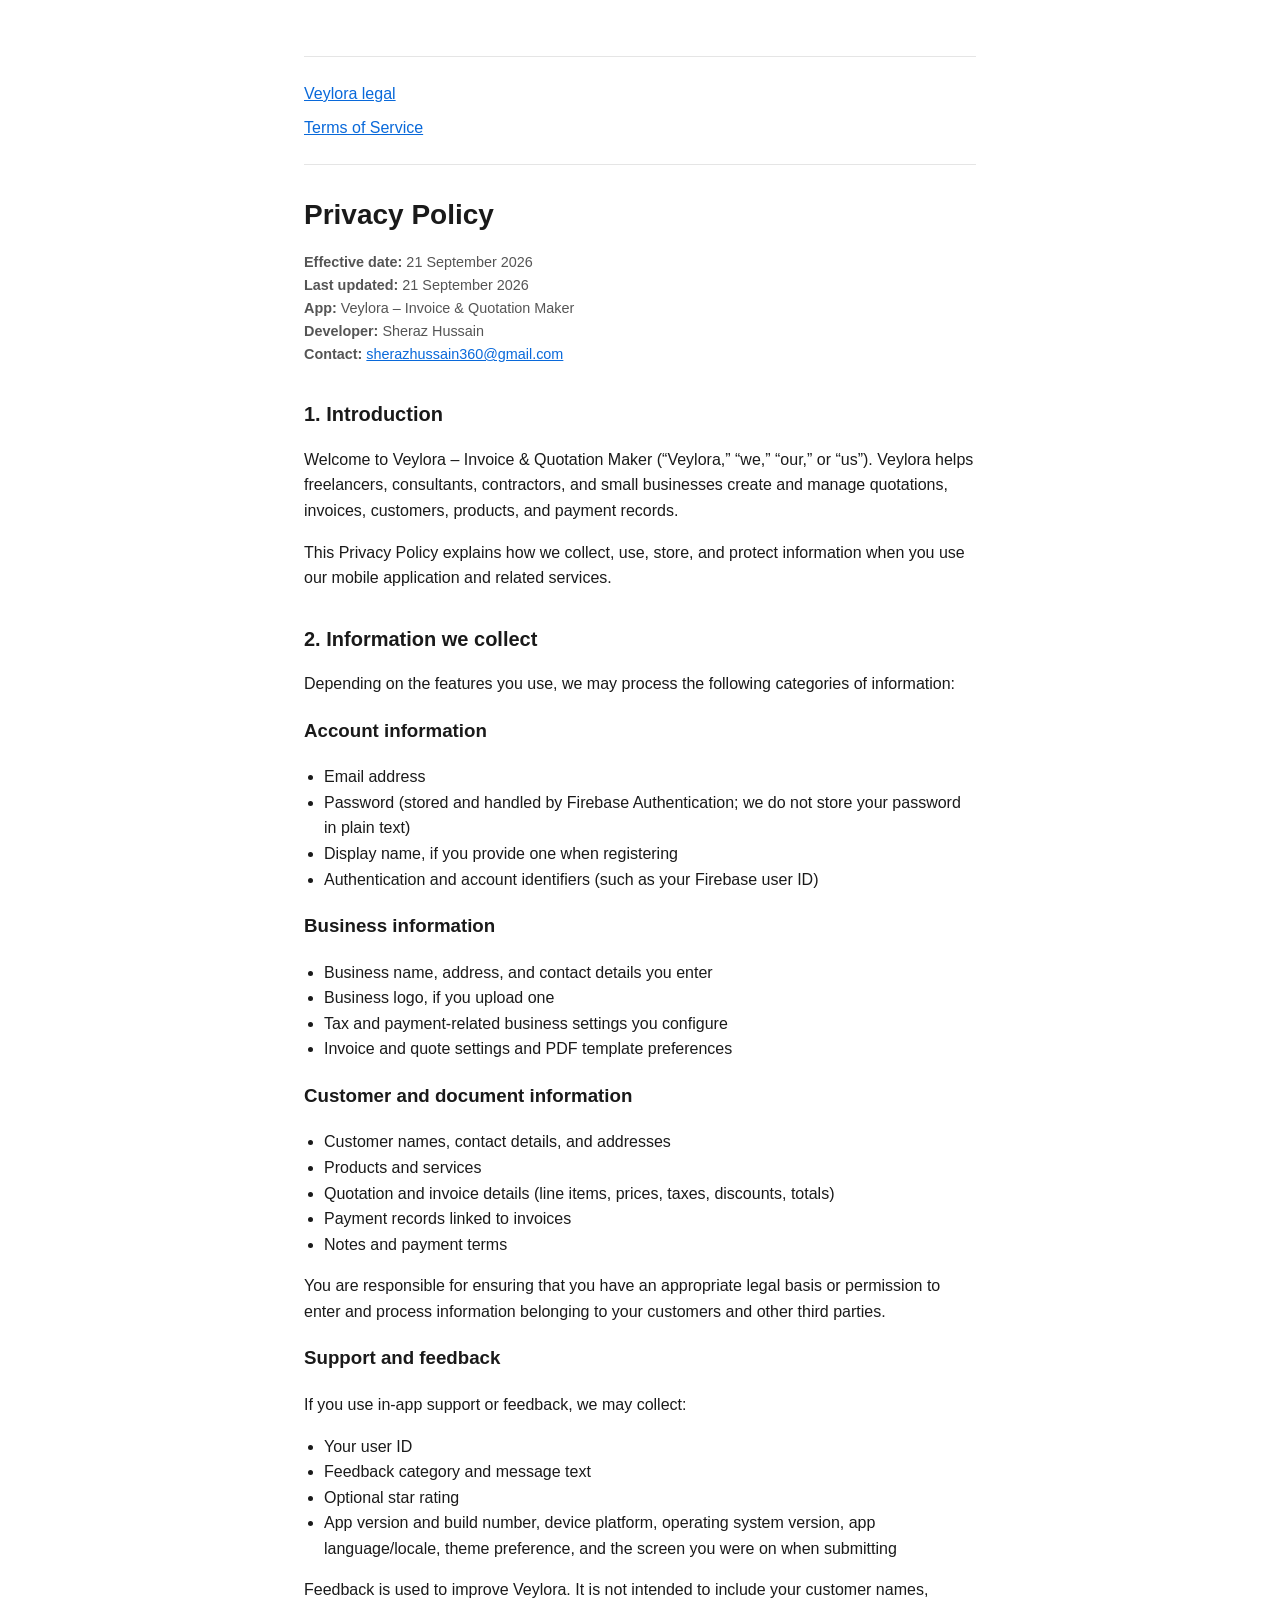
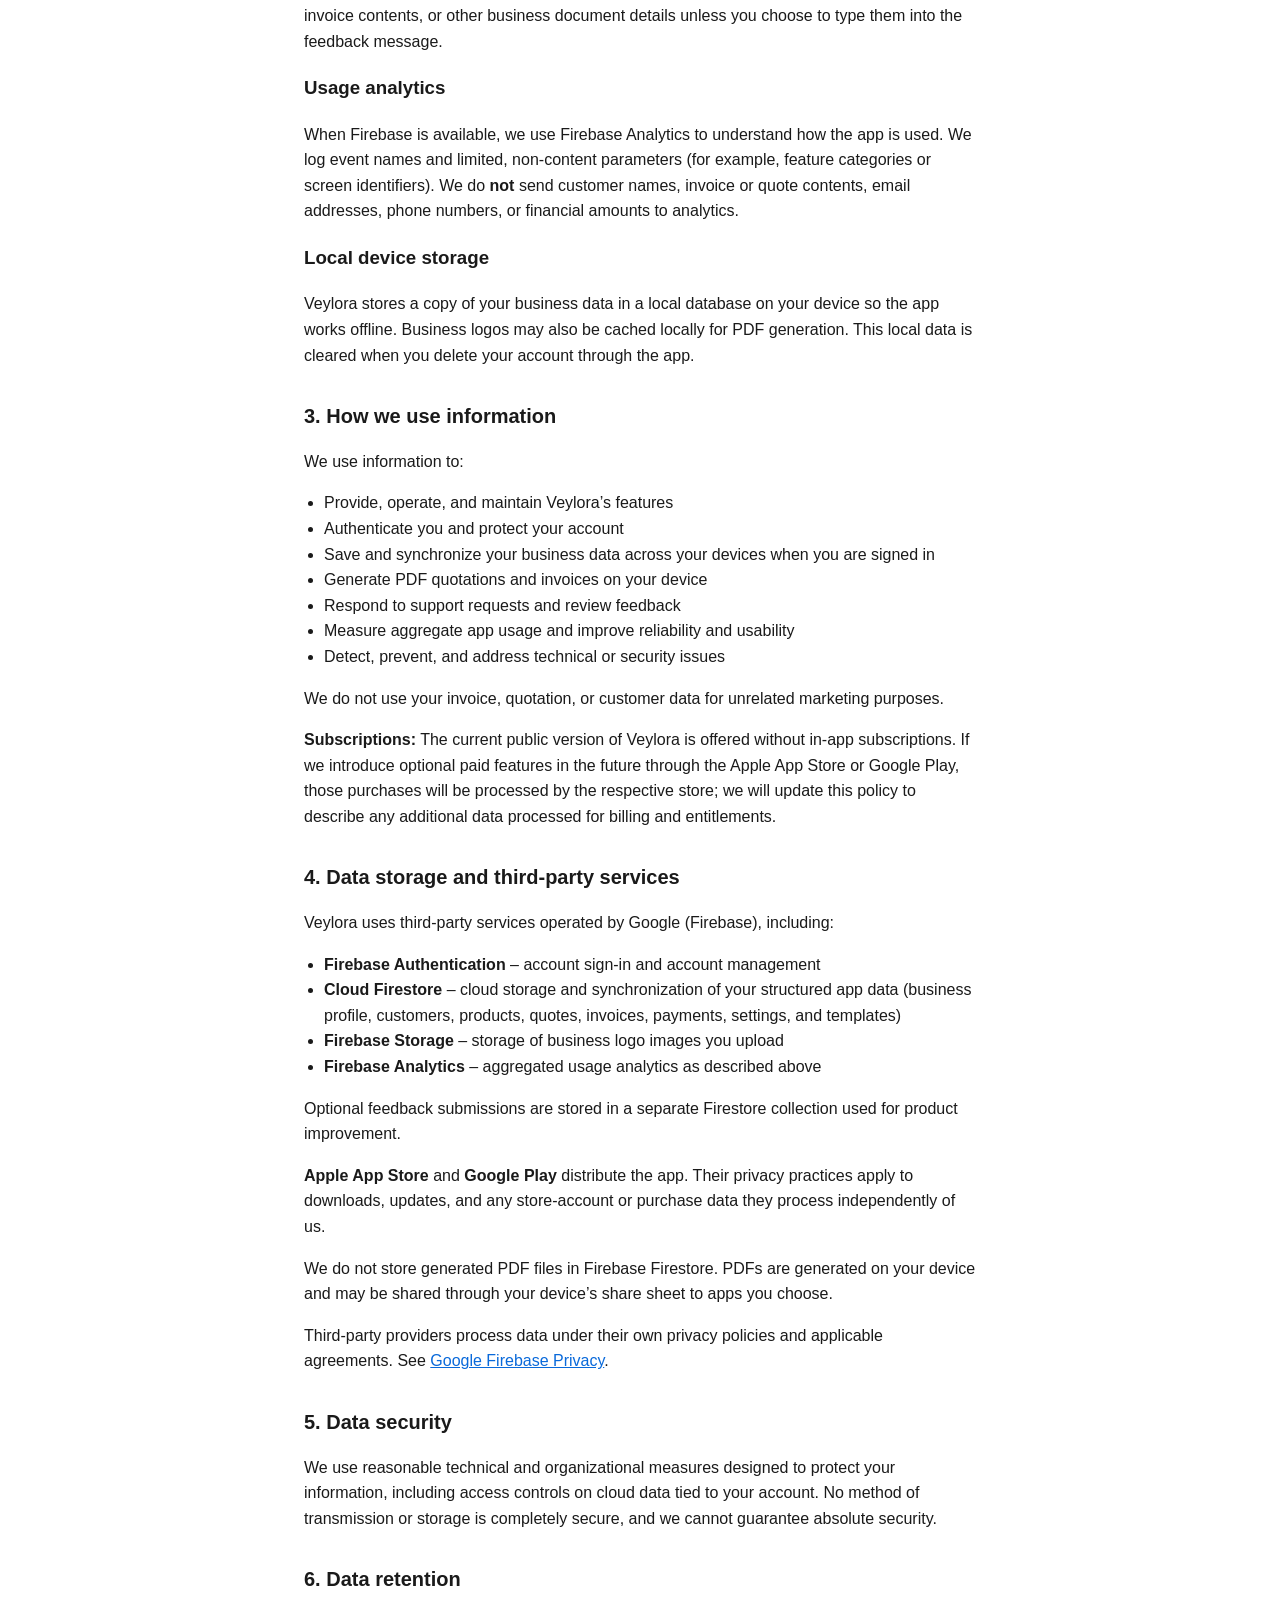
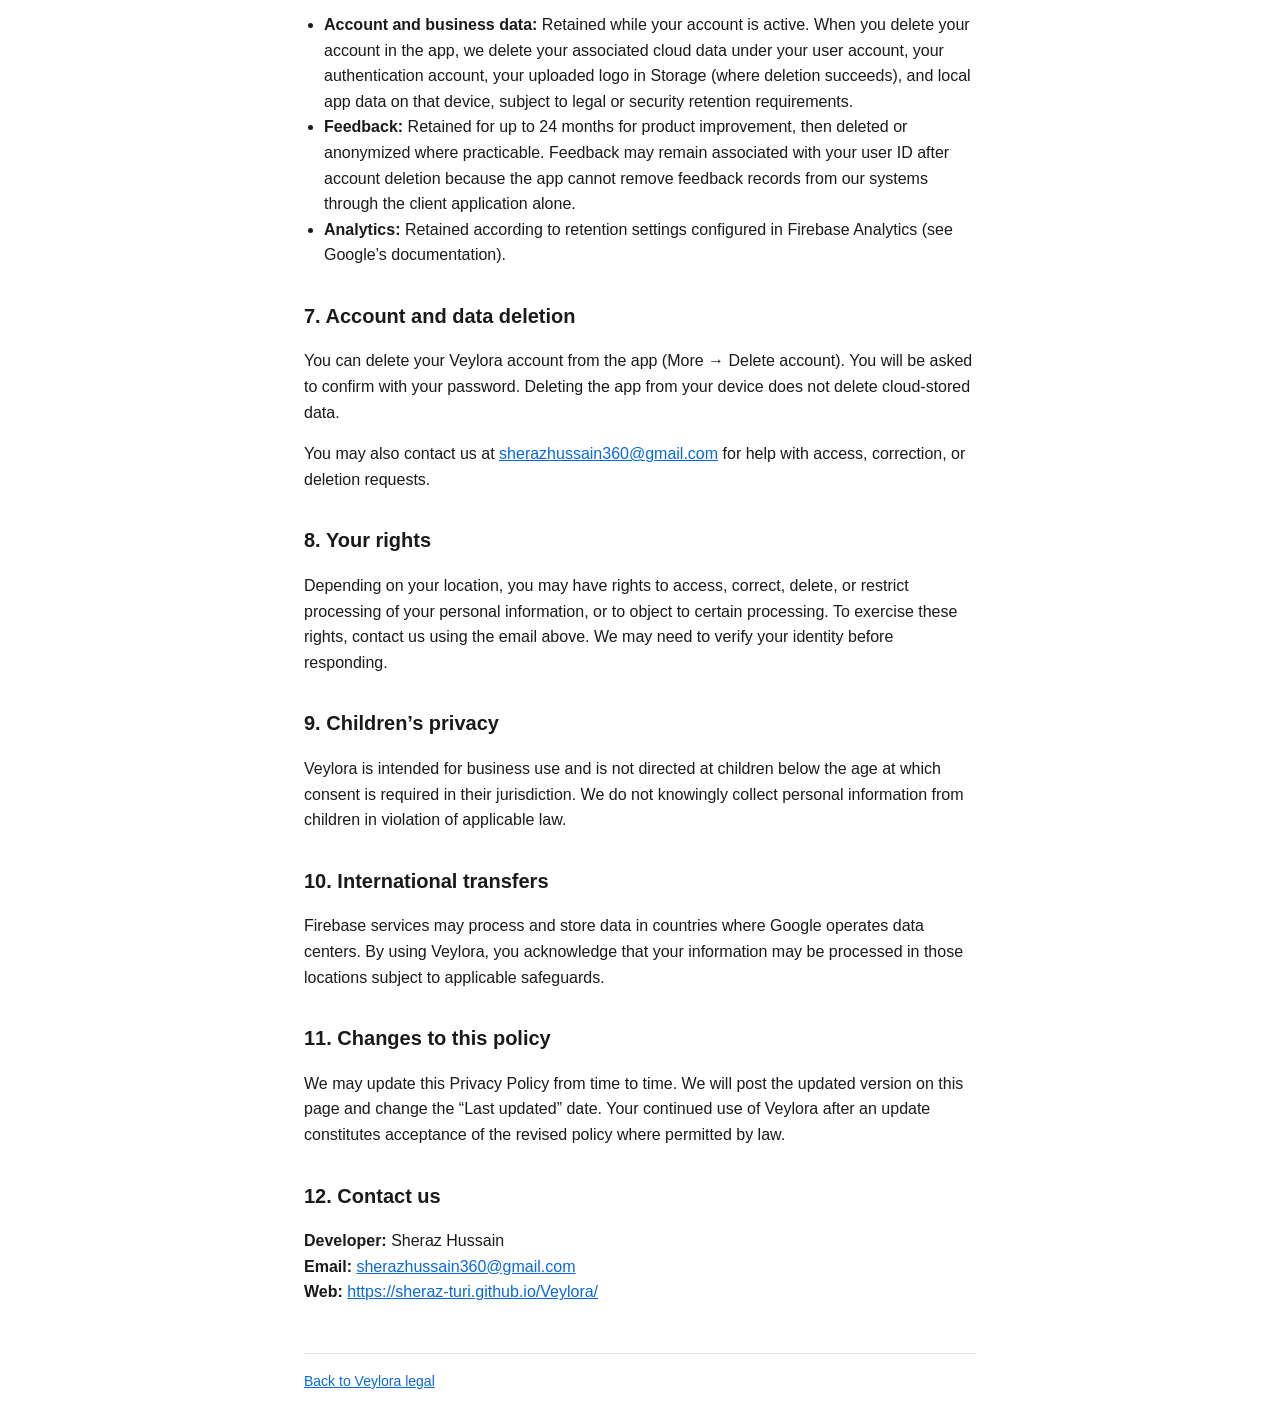
==== privacy-policy.html @ b6ef998e "Publish Veylora privacy policy and terms Co-authored-by: Cursor <cursoragent@cursor.com>" ====
<!DOCTYPE html>
<html lang="en">
  <head>
    <meta charset="utf-8" />
    <meta name="viewport" content="width=device-width, initial-scale=1" />
    <title>Privacy Policy – Veylora</title>
    <link rel="stylesheet" href="style.css" />
  </head>
  <body>
    <div class="wrap">
      <nav class="links">
        <ul>
          <li><a href="index.html">Veylora legal</a></li>
          <li><a href="terms-of-service.html">Terms of Service</a></li>
        </ul>
      </nav>

      <h1>Privacy Policy</h1>
      <p class="meta">
        <strong>Effective date:</strong> 21 September 2026<br />
        <strong>Last updated:</strong> 21 September 2026<br />
        <strong>App:</strong> Veylora – Invoice &amp; Quotation Maker<br />
        <strong>Developer:</strong> Sheraz Hussain<br />
        <strong>Contact:</strong>
        <a href="mailto:sherazhussain360@gmail.com">sherazhussain360@gmail.com</a>
      </p>

      <h2>1. Introduction</h2>
      <p>
        Welcome to Veylora – Invoice &amp; Quotation Maker (“Veylora,” “we,”
        “our,” or “us”). Veylora helps freelancers, consultants, contractors,
        and small businesses create and manage quotations, invoices, customers,
        products, and payment records.
      </p>
      <p>
        This Privacy Policy explains how we collect, use, store, and protect
        information when you use our mobile application and related services.
      </p>

      <h2>2. Information we collect</h2>
      <p>
        Depending on the features you use, we may process the following
        categories of information:
      </p>

      <h3>Account information</h3>
      <ul>
        <li>Email address</li>
        <li>Password (stored and handled by Firebase Authentication; we do not store your password in plain text)</li>
        <li>Display name, if you provide one when registering</li>
        <li>Authentication and account identifiers (such as your Firebase user ID)</li>
      </ul>

      <h3>Business information</h3>
      <ul>
        <li>Business name, address, and contact details you enter</li>
        <li>Business logo, if you upload one</li>
        <li>Tax and payment-related business settings you configure</li>
        <li>Invoice and quote settings and PDF template preferences</li>
      </ul>

      <h3>Customer and document information</h3>
      <ul>
        <li>Customer names, contact details, and addresses</li>
        <li>Products and services</li>
        <li>Quotation and invoice details (line items, prices, taxes, discounts, totals)</li>
        <li>Payment records linked to invoices</li>
        <li>Notes and payment terms</li>
      </ul>
      <p>
        You are responsible for ensuring that you have an appropriate legal
        basis or permission to enter and process information belonging to your
        customers and other third parties.
      </p>

      <h3>Support and feedback</h3>
      <p>
        If you use in-app support or feedback, we may collect:
      </p>
      <ul>
        <li>Your user ID</li>
        <li>Feedback category and message text</li>
        <li>Optional star rating</li>
        <li>App version and build number, device platform, operating system version, app language/locale, theme preference, and the screen you were on when submitting</li>
      </ul>
      <p>
        Feedback is used to improve Veylora. It is not intended to include your
        customer names, invoice contents, or other business document details
        unless you choose to type them into the feedback message.
      </p>

      <h3>Usage analytics</h3>
      <p>
        When Firebase is available, we use Firebase Analytics to understand how
        the app is used. We log event names and limited, non-content parameters
        (for example, feature categories or screen identifiers). We do
        <strong>not</strong> send customer names, invoice or quote contents,
        email addresses, phone numbers, or financial amounts to analytics.
      </p>

      <h3>Local device storage</h3>
      <p>
        Veylora stores a copy of your business data in a local database on your
        device so the app works offline. Business logos may also be cached
        locally for PDF generation. This local data is cleared when you delete
        your account through the app.
      </p>

      <h2>3. How we use information</h2>
      <p>We use information to:</p>
      <ul>
        <li>Provide, operate, and maintain Veylora’s features</li>
        <li>Authenticate you and protect your account</li>
        <li>Save and synchronize your business data across your devices when you are signed in</li>
        <li>Generate PDF quotations and invoices on your device</li>
        <li>Respond to support requests and review feedback</li>
        <li>Measure aggregate app usage and improve reliability and usability</li>
        <li>Detect, prevent, and address technical or security issues</li>
      </ul>
      <p>
        We do not use your invoice, quotation, or customer data for unrelated
        marketing purposes.
      </p>
      <p>
        <strong>Subscriptions:</strong> The current public version of Veylora
        is offered without in-app subscriptions. If we introduce optional paid
        features in the future through the Apple App Store or Google Play, those
        purchases will be processed by the respective store; we will update this
        policy to describe any additional data processed for billing and
        entitlements.
      </p>

      <h2>4. Data storage and third-party services</h2>
      <p>Veylora uses third-party services operated by Google (Firebase), including:</p>
      <ul>
        <li><strong>Firebase Authentication</strong> – account sign-in and account management</li>
        <li><strong>Cloud Firestore</strong> – cloud storage and synchronization of your structured app data (business profile, customers, products, quotes, invoices, payments, settings, and templates)</li>
        <li><strong>Firebase Storage</strong> – storage of business logo images you upload</li>
        <li><strong>Firebase Analytics</strong> – aggregated usage analytics as described above</li>
      </ul>
      <p>
        Optional feedback submissions are stored in a separate Firestore
        collection used for product improvement.
      </p>
      <p>
        <strong>Apple App Store</strong> and <strong>Google Play</strong> distribute
        the app. Their privacy practices apply to downloads, updates, and any
        store-account or purchase data they process independently of us.
      </p>
      <p>
        We do not store generated PDF files in Firebase Firestore. PDFs are
        generated on your device and may be shared through your device’s share
        sheet to apps you choose.
      </p>
      <p>
        Third-party providers process data under their own privacy policies and
        applicable agreements. See
        <a href="https://firebase.google.com/support/privacy" rel="noopener noreferrer">Google Firebase Privacy</a>.
      </p>

      <h2>5. Data security</h2>
      <p>
        We use reasonable technical and organizational measures designed to
        protect your information, including access controls on cloud data tied
        to your account. No method of transmission or storage is completely
        secure, and we cannot guarantee absolute security.
      </p>

      <h2>6. Data retention</h2>
      <ul>
        <li>
          <strong>Account and business data:</strong> Retained while your account
          is active. When you delete your account in the app, we delete your
          associated cloud data under your user account, your authentication
          account, your uploaded logo in Storage (where deletion succeeds), and
          local app data on that device, subject to legal or security retention
          requirements.
        </li>
        <li>
          <strong>Feedback:</strong> Retained for up to 24 months for product
          improvement, then deleted or anonymized where practicable. Feedback
          may remain associated with your user ID after account deletion because
          the app cannot remove feedback records from our systems through the
          client application alone.
        </li>
        <li>
          <strong>Analytics:</strong> Retained according to retention settings
          configured in Firebase Analytics (see Google’s documentation).
        </li>
      </ul>

      <h2>7. Account and data deletion</h2>
      <p>
        You can delete your Veylora account from the app (More → Delete account).
        You will be asked to confirm with your password. Deleting the app from
        your device does not delete cloud-stored data.
      </p>
      <p>
        You may also contact us at
        <a href="mailto:sherazhussain360@gmail.com">sherazhussain360@gmail.com</a>
        for help with access, correction, or deletion requests.
      </p>

      <h2>8. Your rights</h2>
      <p>
        Depending on your location, you may have rights to access, correct,
        delete, or restrict processing of your personal information, or to
        object to certain processing. To exercise these rights, contact us using
        the email above. We may need to verify your identity before responding.
      </p>

      <h2>9. Children’s privacy</h2>
      <p>
        Veylora is intended for business use and is not directed at children
        below the age at which consent is required in their jurisdiction. We do
        not knowingly collect personal information from children in violation of
        applicable law.
      </p>

      <h2>10. International transfers</h2>
      <p>
        Firebase services may process and store data in countries where Google
        operates data centers. By using Veylora, you acknowledge that your
        information may be processed in those locations subject to applicable
        safeguards.
      </p>

      <h2>11. Changes to this policy</h2>
      <p>
        We may update this Privacy Policy from time to time. We will post the
        updated version on this page and change the “Last updated” date. Your
        continued use of Veylora after an update constitutes acceptance of the
        revised policy where permitted by law.
      </p>

      <h2>12. Contact us</h2>
      <p>
        <strong>Developer:</strong> Sheraz Hussain<br />
        <strong>Email:</strong>
        <a href="mailto:sherazhussain360@gmail.com">sherazhussain360@gmail.com</a><br />
        <strong>Web:</strong>
        <a href="https://sheraz-turi.github.io/Veylora/">https://sheraz-turi.github.io/Veylora/</a>
      </p>

      <footer>
        <a href="index.html">Back to Veylora legal</a>
      </footer>
    </div>
  </body>
</html>
---- style.css ----
:root {
  color-scheme: light dark;
  --text: #1a1a1a;
  --muted: #555;
  --bg: #fff;
  --link: #0969da;
  --border: #e5e5e5;
}

@media (prefers-color-scheme: dark) {
  :root {
    --text: #e6e6e6;
    --muted: #aaa;
    --bg: #0d1117;
    --link: #58a6ff;
    --border: #30363d;
  }
}

* {
  box-sizing: border-box;
}

body {
  margin: 0;
  padding: 1.5rem;
  font-family: -apple-system, BlinkMacSystemFont, "Segoe UI", Roboto, Helvetica,
    Arial, sans-serif;
  font-size: 1rem;
  line-height: 1.6;
  color: var(--text);
  background: var(--bg);
}

.wrap {
  max-width: 42rem;
  margin: 0 auto;
}

h1 {
  font-size: 1.75rem;
  line-height: 1.25;
  margin-top: 0;
}

h2 {
  font-size: 1.25rem;
  margin-top: 2rem;
}

.meta {
  color: var(--muted);
  font-size: 0.9rem;
  margin-bottom: 2rem;
}

a {
  color: var(--link);
}

nav.links {
  margin: 2rem 0;
  padding: 1rem 0;
  border-top: 1px solid var(--border);
  border-bottom: 1px solid var(--border);
}

nav.links ul {
  list-style: none;
  padding: 0;
  margin: 0;
}

nav.links li {
  margin: 0.5rem 0;
}

ul {
  padding-left: 1.25rem;
}

footer {
  margin-top: 3rem;
  padding-top: 1rem;
  border-top: 1px solid var(--border);
  color: var(--muted);
  font-size: 0.875rem;
}

@media print {
  body {
    padding: 0;
  }
  nav.links {
    display: none;
  }
}
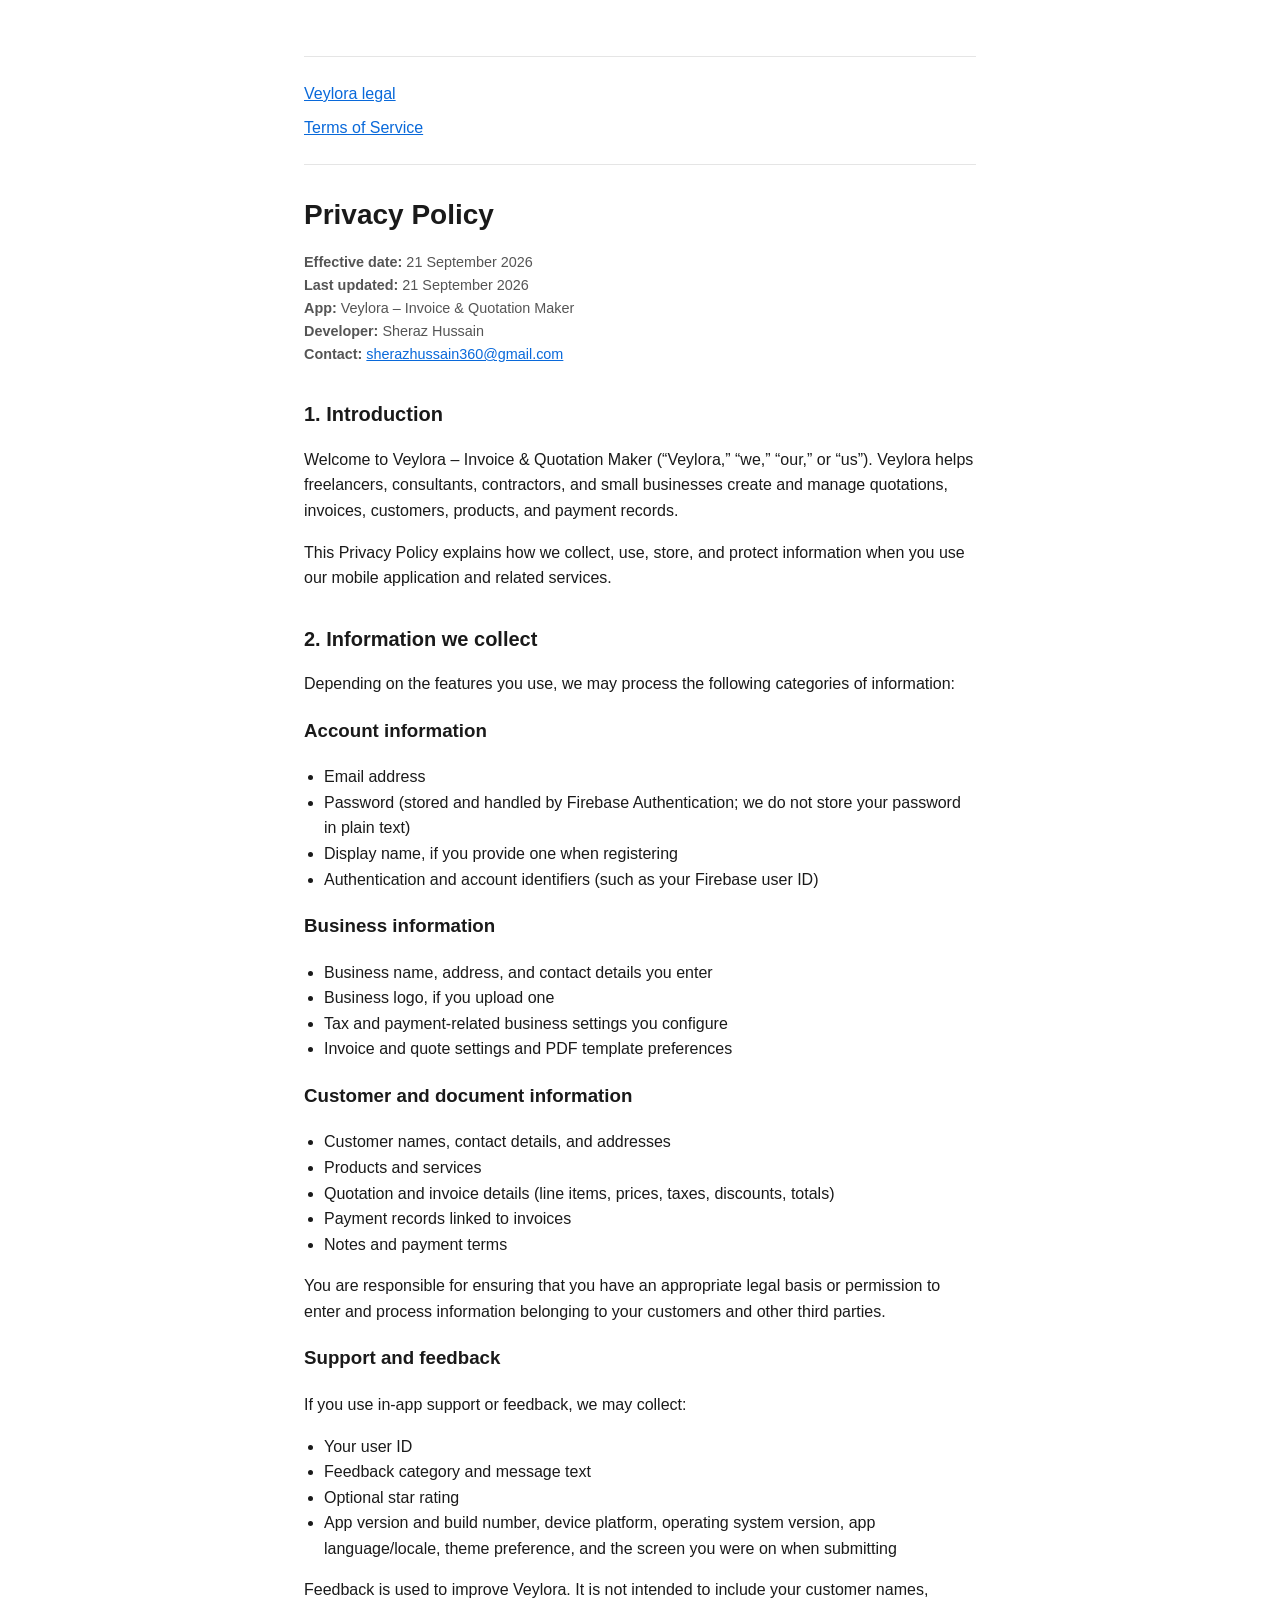
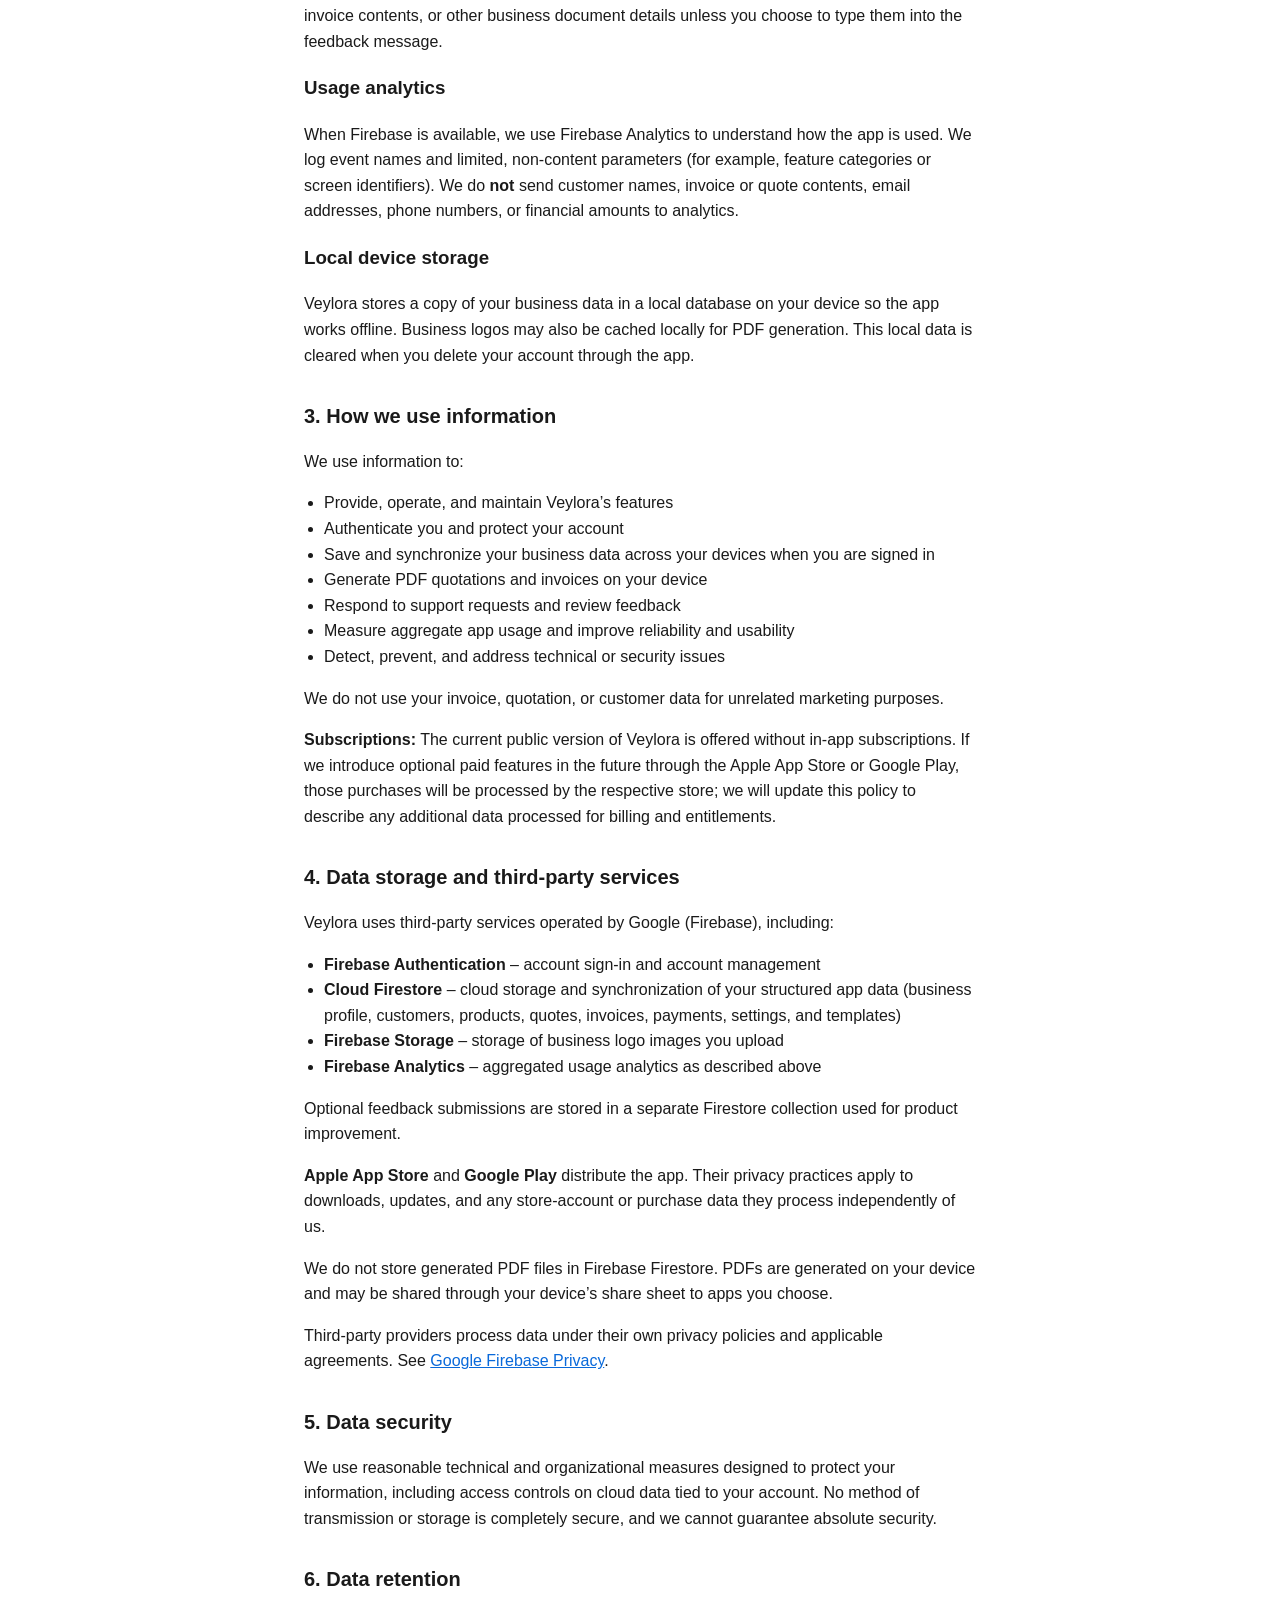
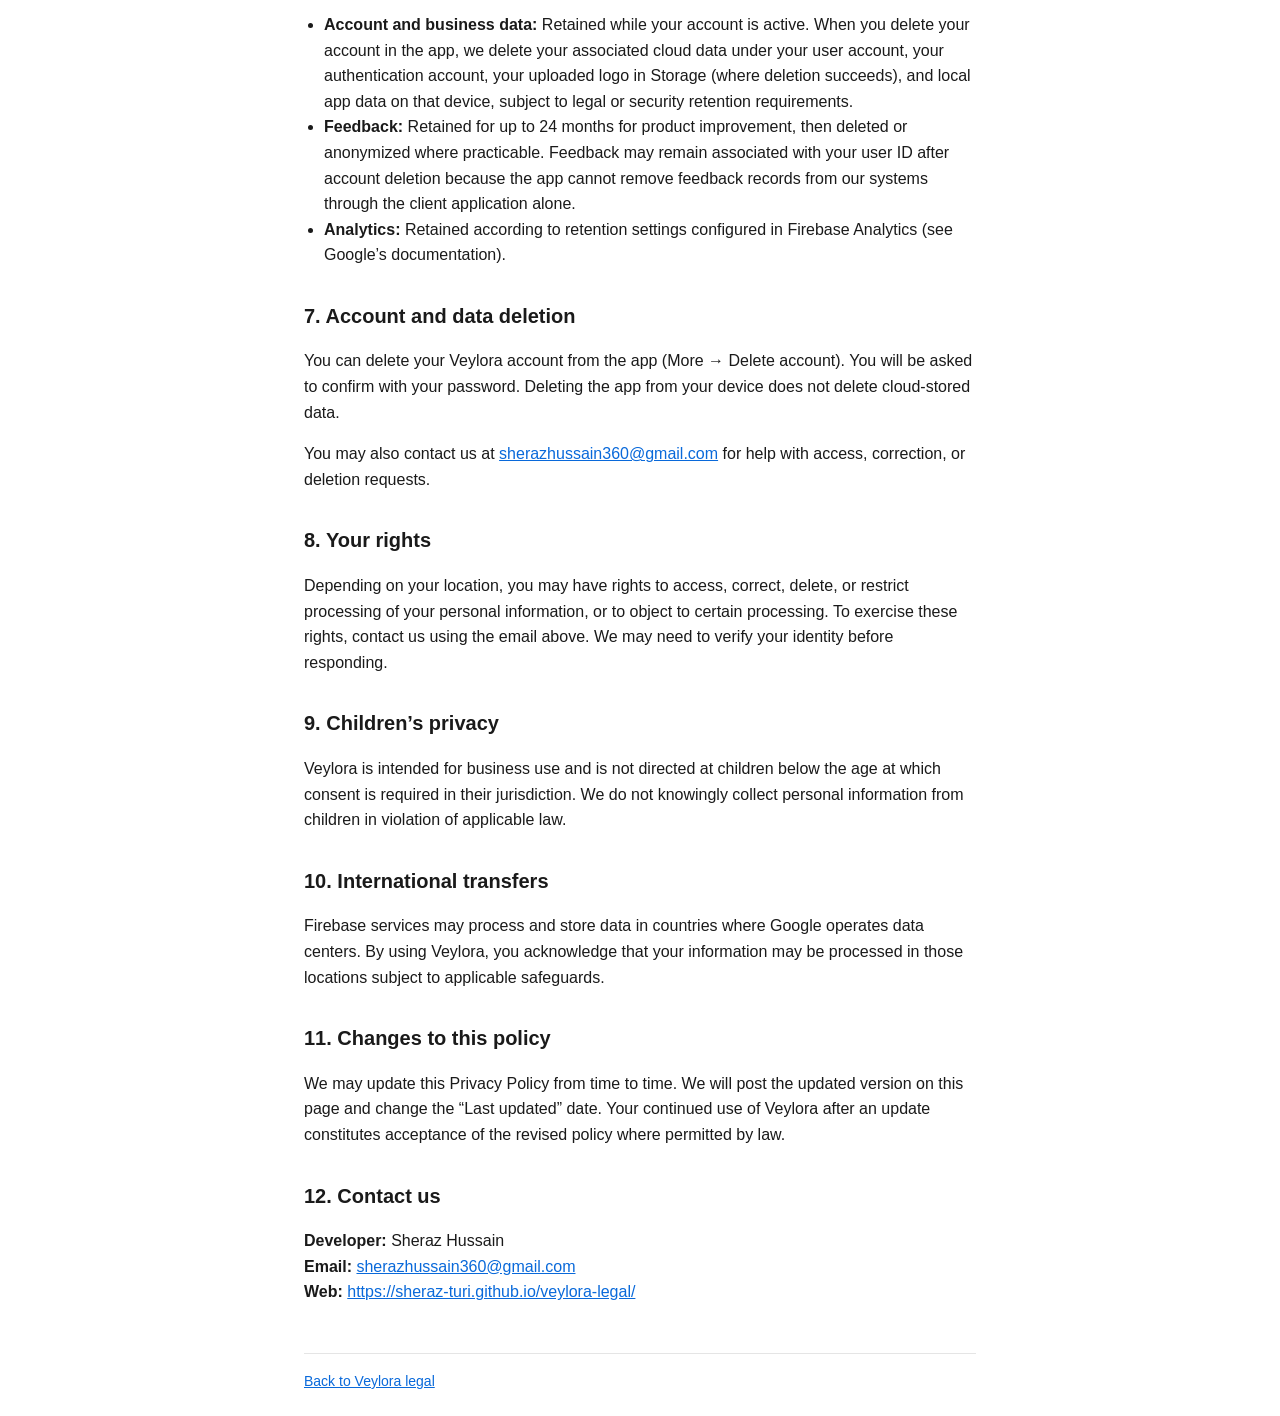
==== commit 4f9ec687: "Update site URLs to veylora-legal Pages path Co-authored-by: Cursor <cursoragent@cursor.com>" ====
--- a/privacy-policy.html
+++ b/privacy-policy.html
@@ -239,7 +239,7 @@
         <strong>Email:</strong>
         <a href="mailto:sherazhussain360@gmail.com">sherazhussain360@gmail.com</a><br />
         <strong>Web:</strong>
-        <a href="https://sheraz-turi.github.io/Veylora/">https://sheraz-turi.github.io/Veylora/</a>
+        <a href="https://sheraz-turi.github.io/veylora-legal/">https://sheraz-turi.github.io/veylora-legal/</a>
       </p>
 
       <footer>
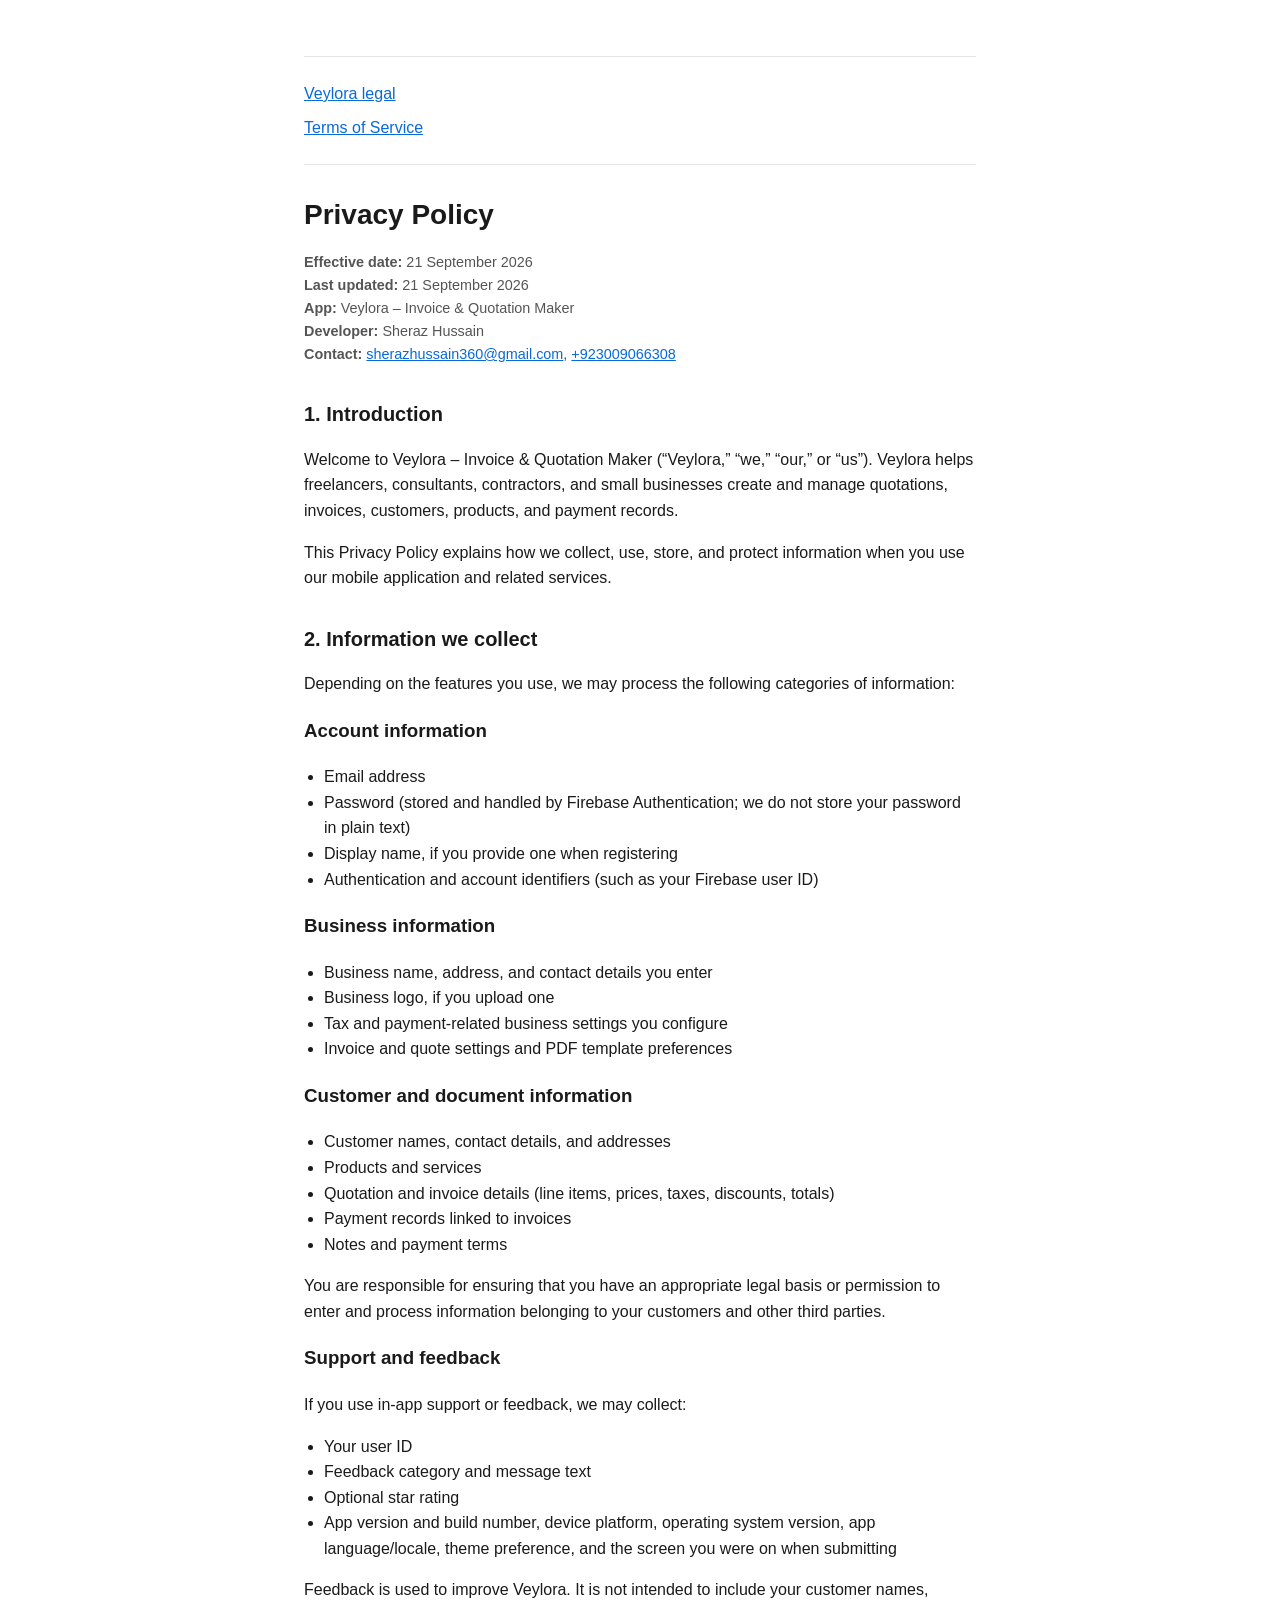
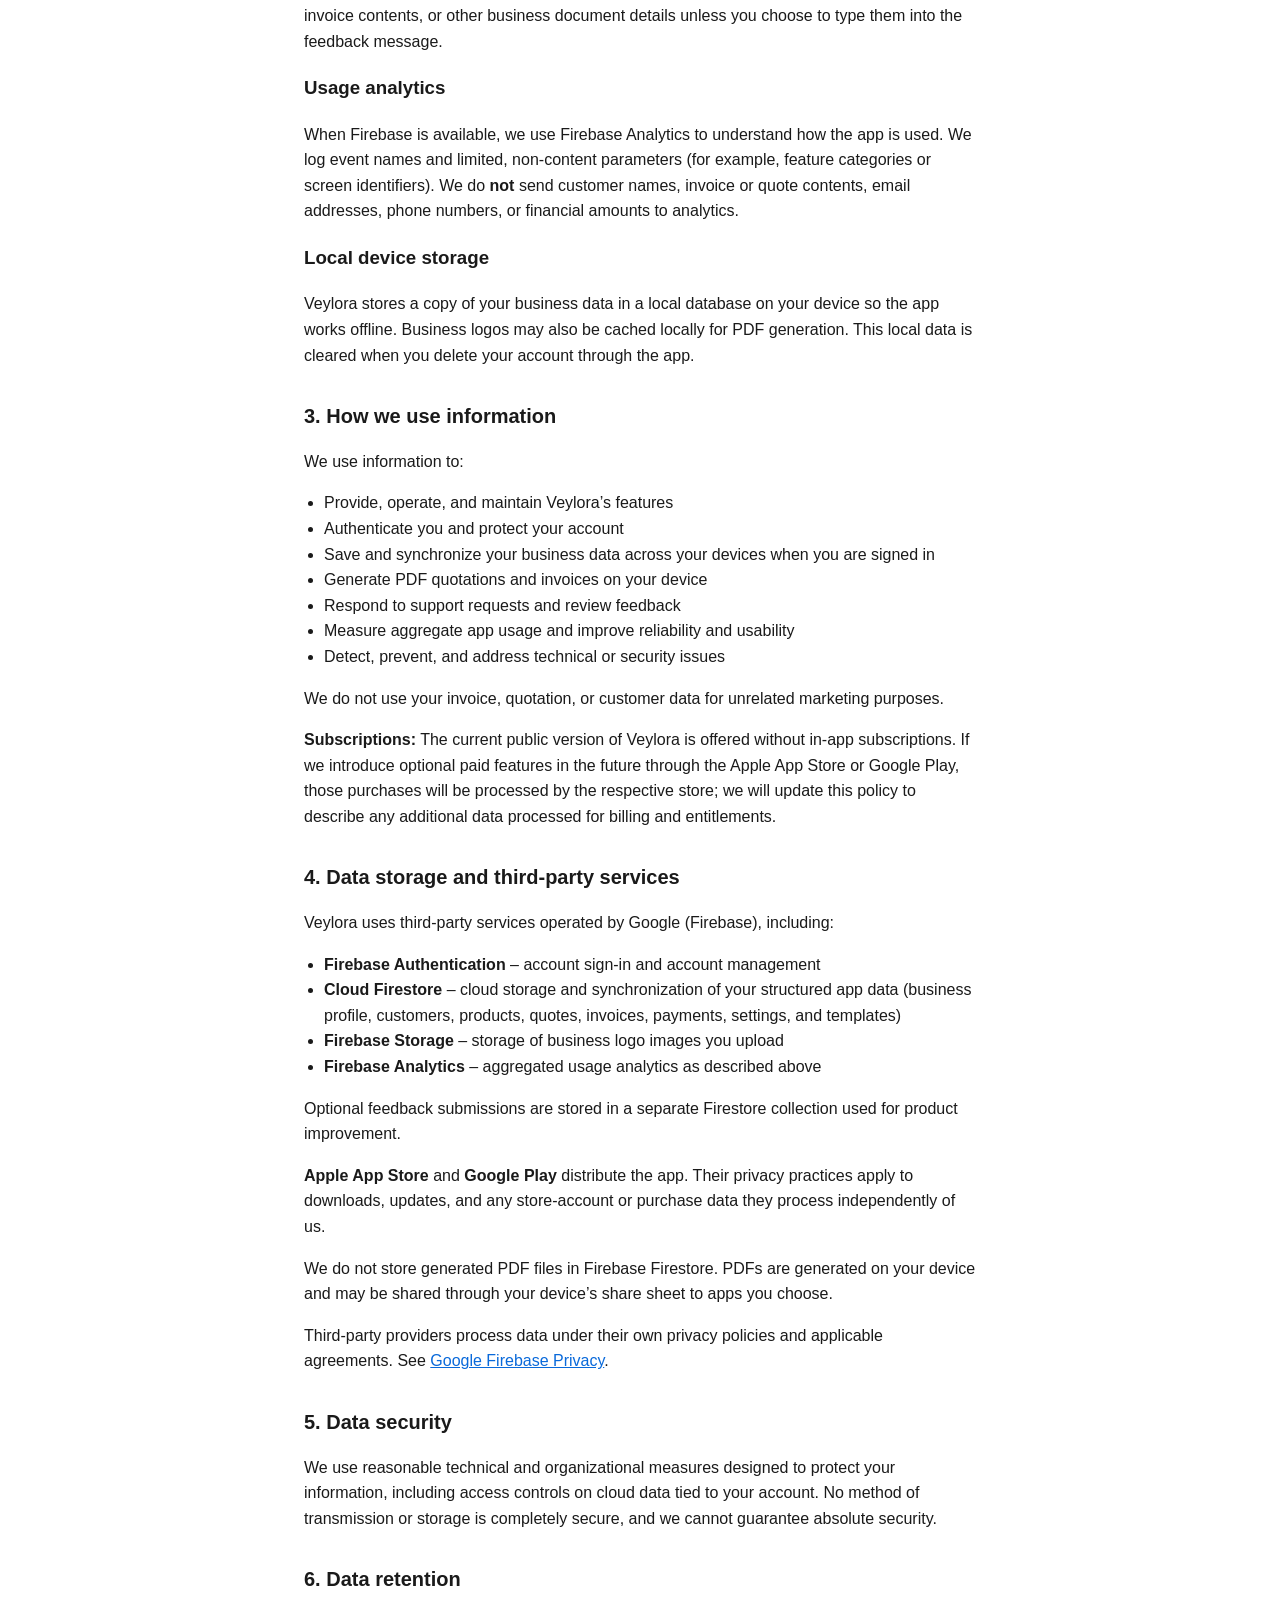
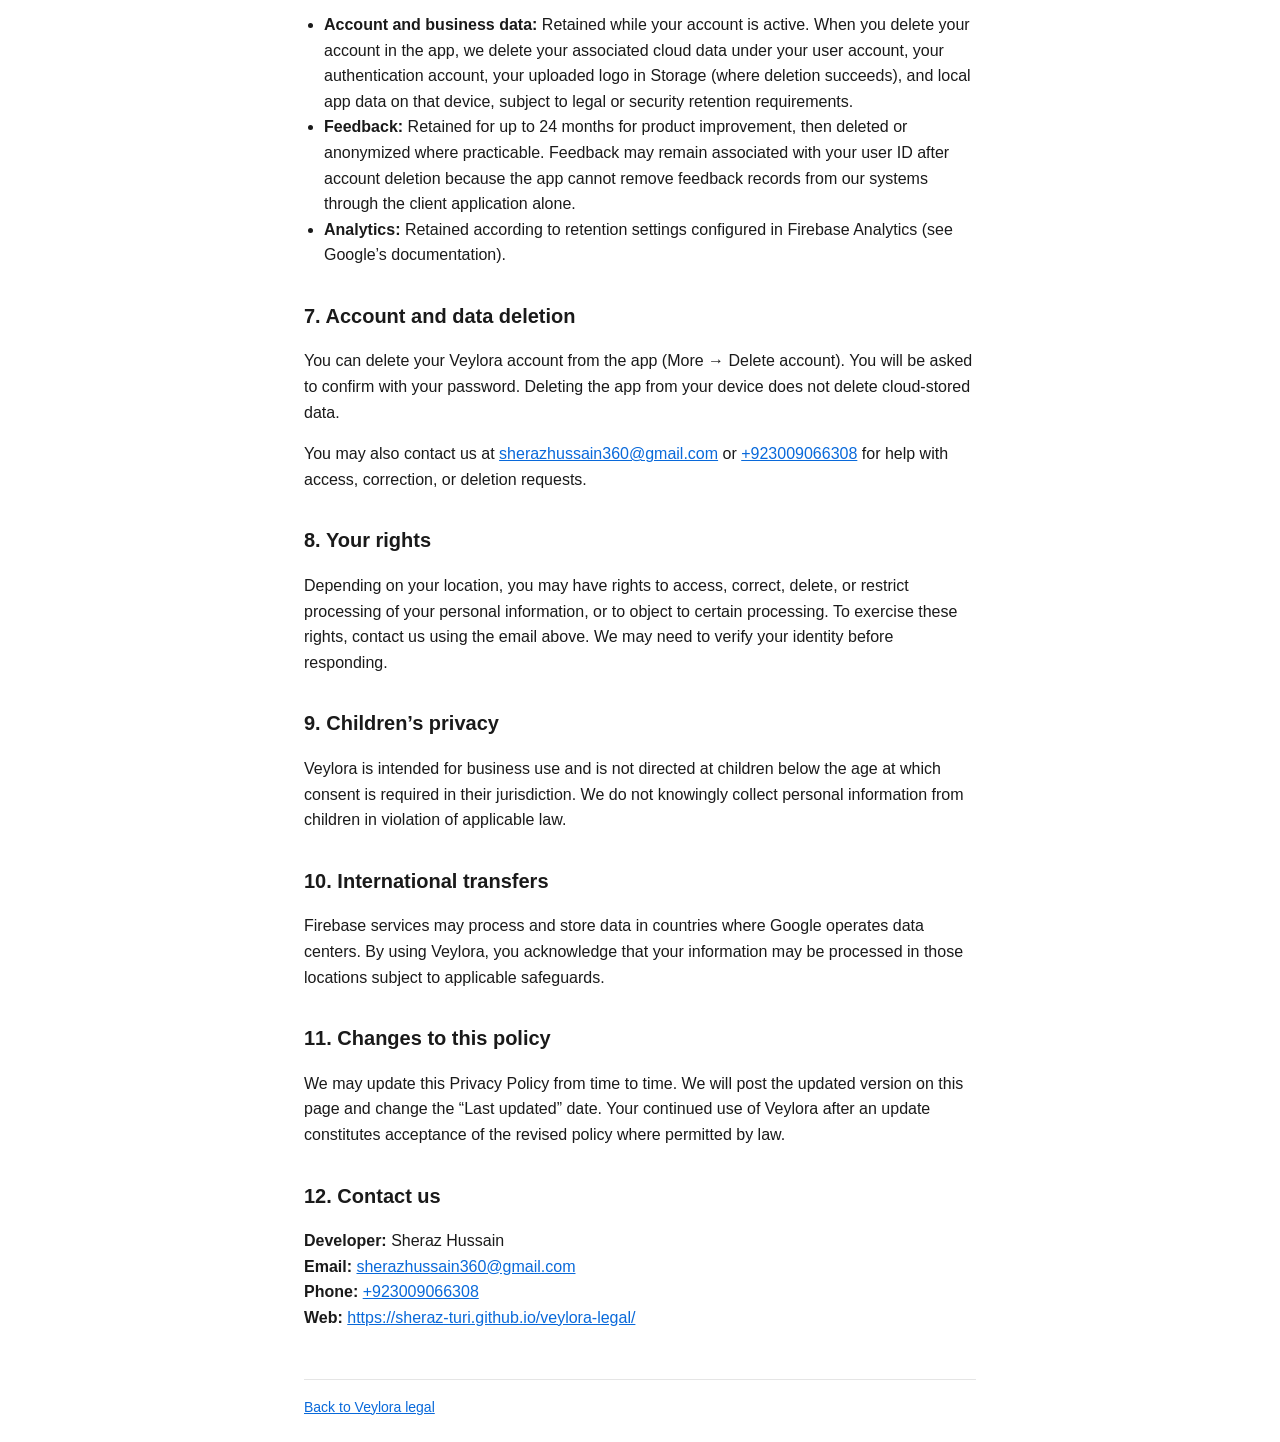
==== commit d063e534: "Add support phone number to contact sections Co-authored-by: Cursor <cursoragent@cursor.com>" ====
--- a/privacy-policy.html
+++ b/privacy-policy.html
@@ -22,7 +22,8 @@
         <strong>App:</strong> Veylora – Invoice &amp; Quotation Maker<br />
         <strong>Developer:</strong> Sheraz Hussain<br />
         <strong>Contact:</strong>
-        <a href="mailto:sherazhussain360@gmail.com">sherazhussain360@gmail.com</a>
+        <a href="mailto:sherazhussain360@gmail.com">sherazhussain360@gmail.com</a>,
+        <a href="tel:+923009066308">+923009066308</a>
       </p>
 
       <h2>1. Introduction</h2>
@@ -198,6 +199,8 @@
       <p>
         You may also contact us at
         <a href="mailto:sherazhussain360@gmail.com">sherazhussain360@gmail.com</a>
+        or
+        <a href="tel:+923009066308">+923009066308</a>
         for help with access, correction, or deletion requests.
       </p>
 
@@ -238,6 +241,8 @@
         <strong>Developer:</strong> Sheraz Hussain<br />
         <strong>Email:</strong>
         <a href="mailto:sherazhussain360@gmail.com">sherazhussain360@gmail.com</a><br />
+        <strong>Phone:</strong>
+        <a href="tel:+923009066308">+923009066308</a><br />
         <strong>Web:</strong>
         <a href="https://sheraz-turi.github.io/veylora-legal/">https://sheraz-turi.github.io/veylora-legal/</a>
       </p>
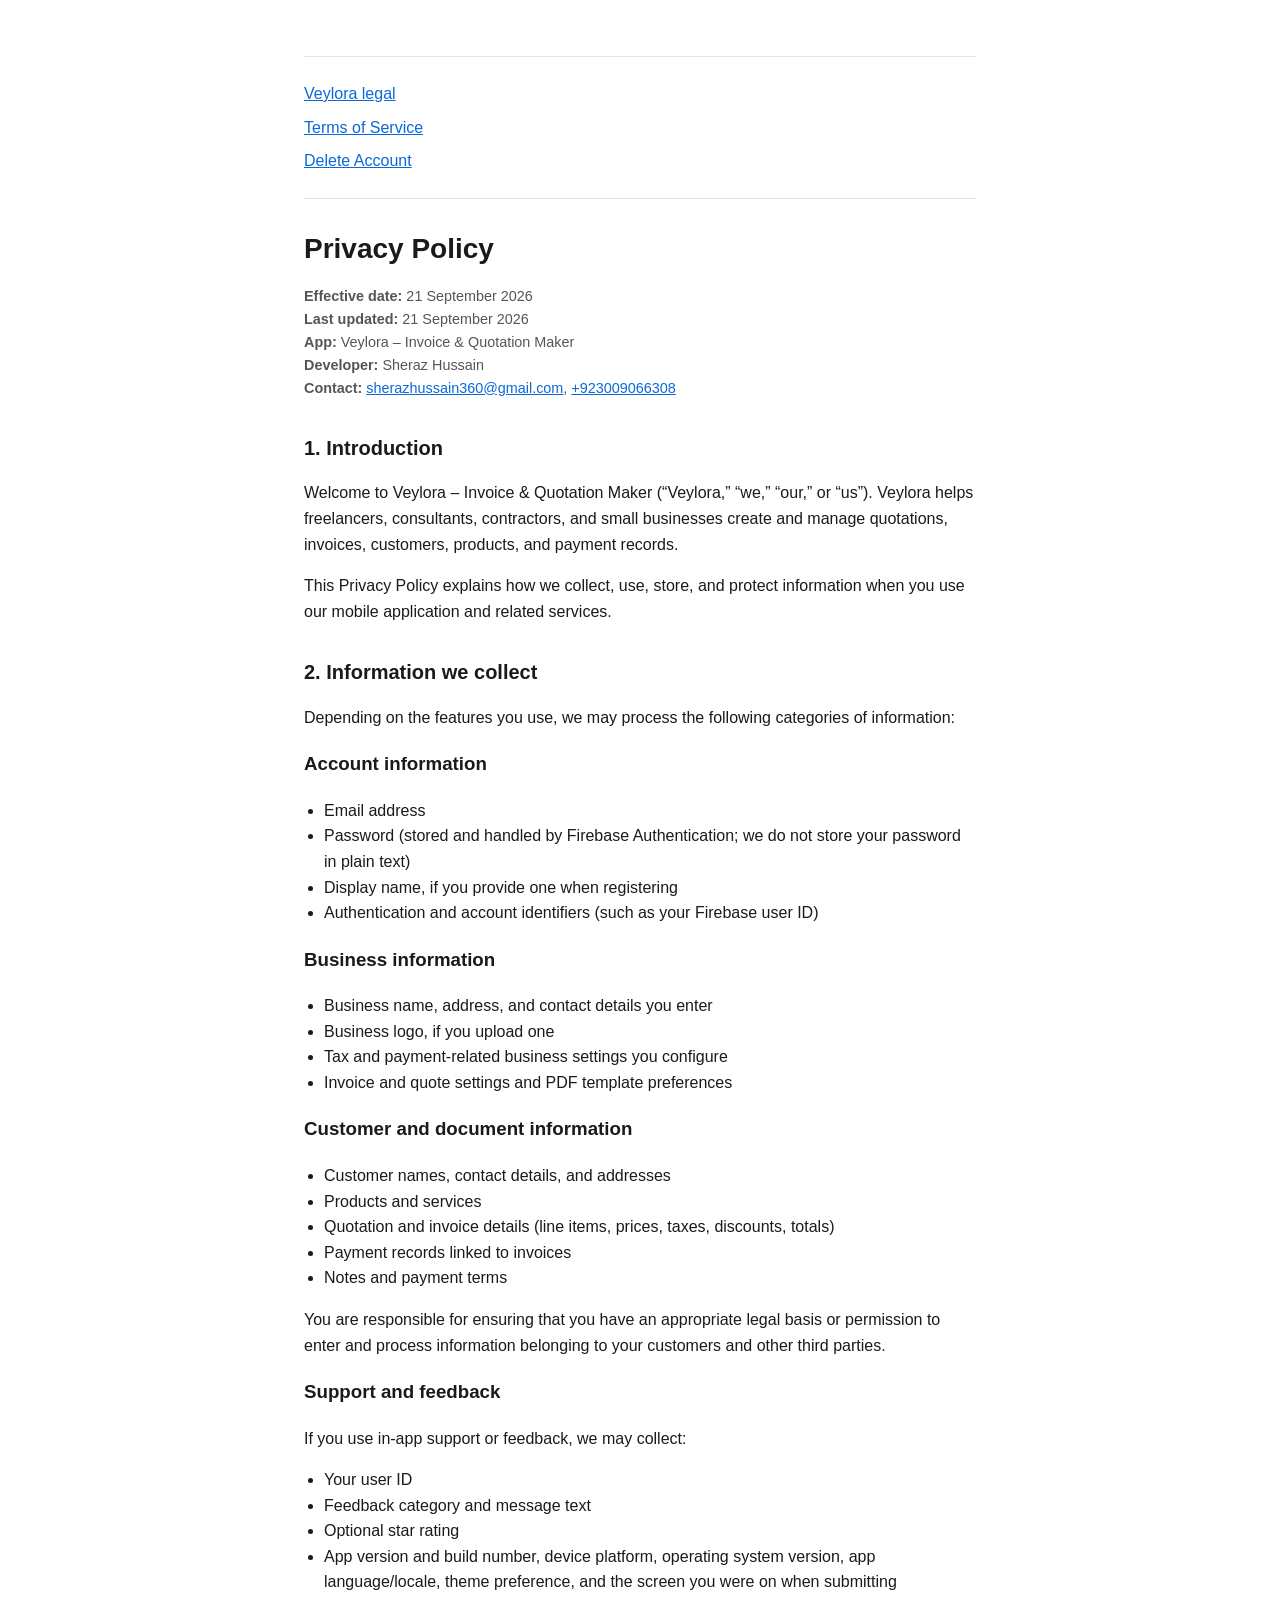
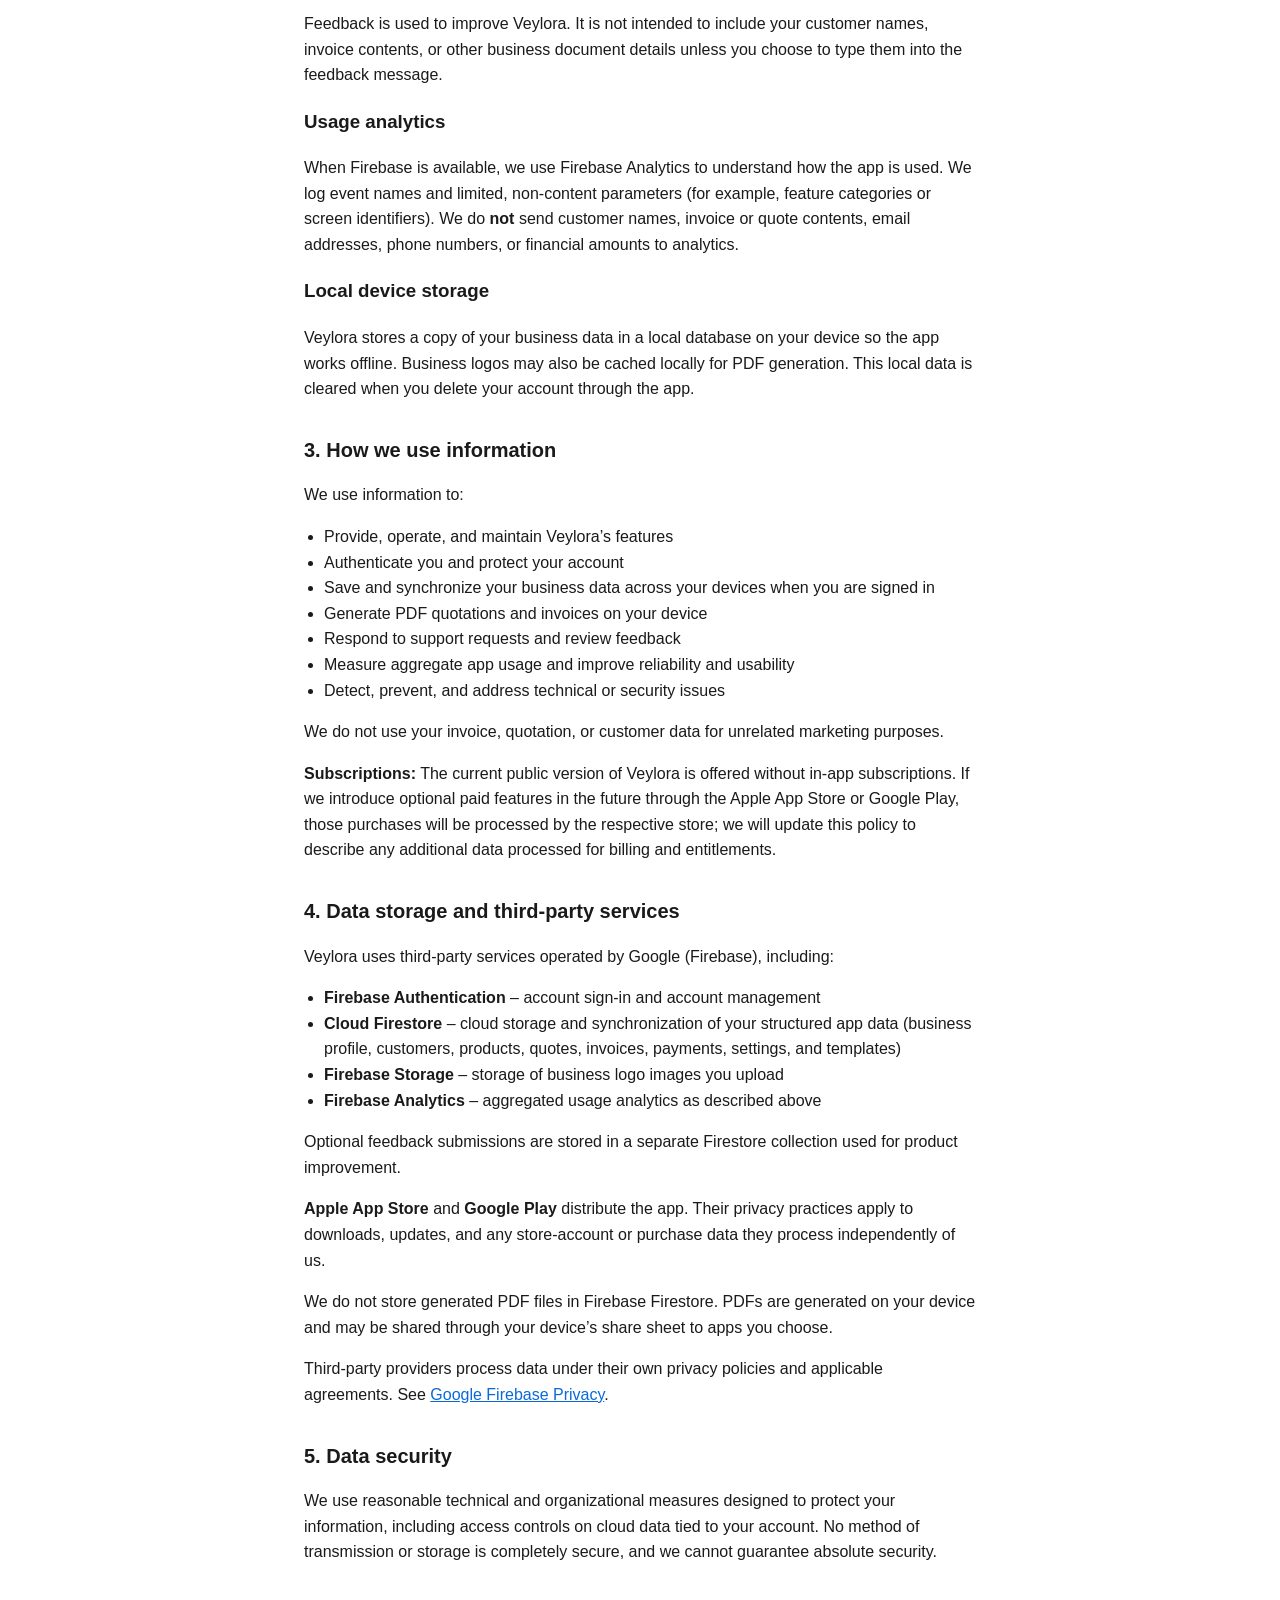
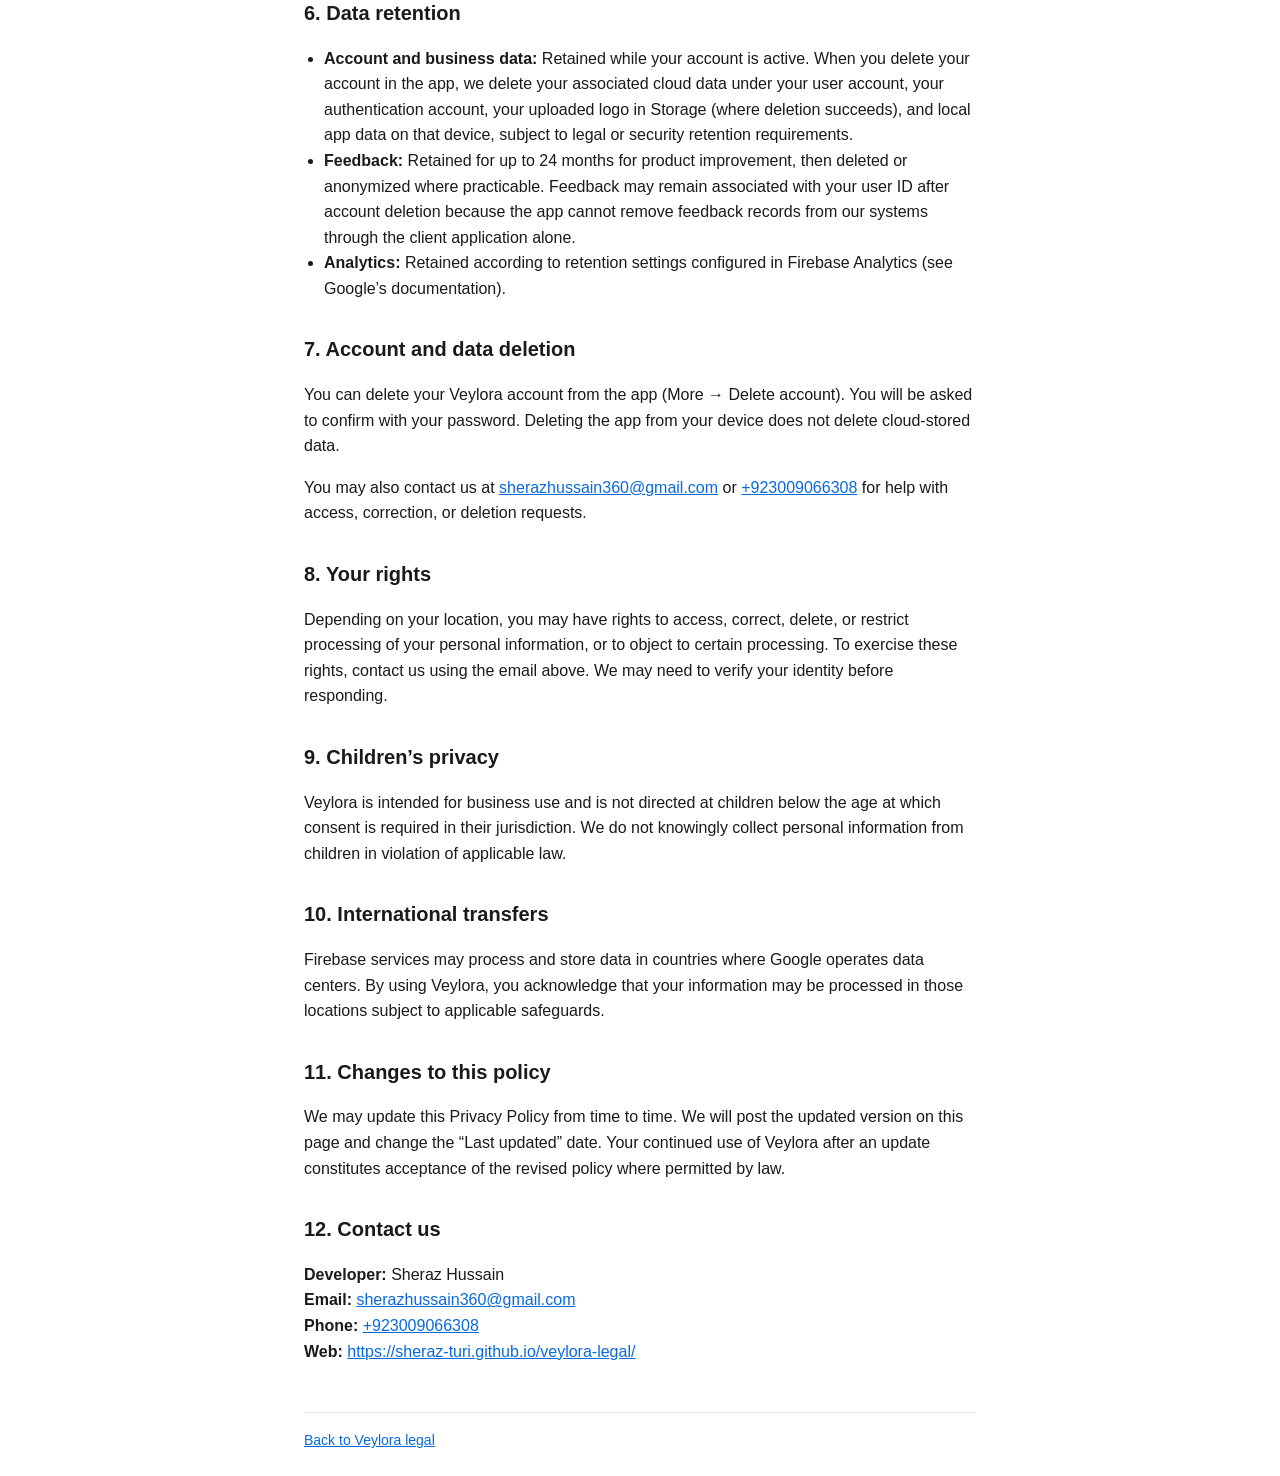
==== commit 8b061708: "Add delete account page for Google Play Data safety. Provides a public URL for account deletion requ" ====
--- a/privacy-policy.html
+++ b/privacy-policy.html
@@ -12,6 +12,7 @@
         <ul>
           <li><a href="index.html">Veylora legal</a></li>
           <li><a href="terms-of-service.html">Terms of Service</a></li>
+          <li><a href="delete-account.html">Delete Account</a></li>
         </ul>
       </nav>
 
--- a/style.css
+++ b/style.css
@@ -87,6 +87,26 @@
   font-size: 0.875rem;
 }
 
+a.btn {
+  display: inline-block;
+  margin: 0.5rem 0 1rem;
+  padding: 0.75rem 1.25rem;
+  background: var(--link);
+  color: #fff;
+  text-decoration: none;
+  border-radius: 0.375rem;
+  font-weight: 600;
+}
+
+a.btn:hover {
+  filter: brightness(1.08);
+}
+
+a.btn:focus-visible {
+  outline: 2px solid var(--link);
+  outline-offset: 3px;
+}
+
 @media print {
   body {
     padding: 0;
